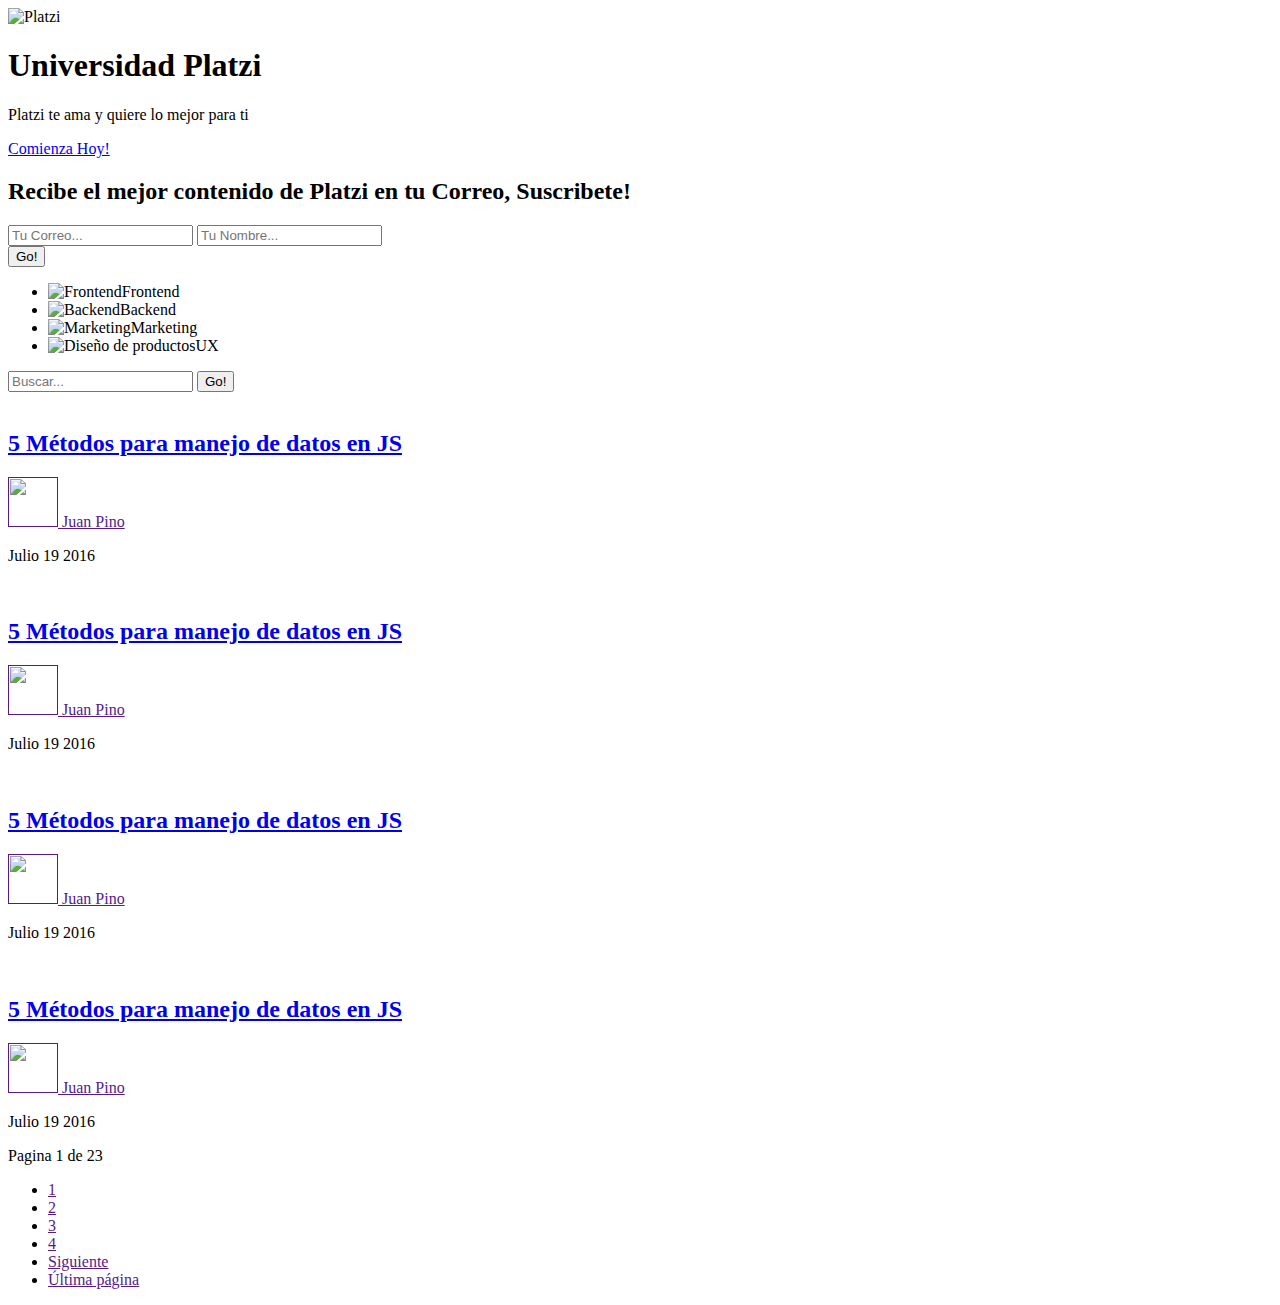
==== index.html @ 5f3b3d38 "Archivos preparados para iniciar desarrollo" ====
<!DOCTYPE html>
<html lang="es">
    <head>
        <meta charset="utf-8" />
        <meta name="viewport" content="width=device-width, initial-scale=1.0">
        <link rel="stylesheet" href="css/style.css">        
        <title>Universidad Platzi</title>
    </head>
    <body>
        <section class="column-one">
            <div class="colum-one-container">

                <img class="logo" src="images/logo.png" alt="Platzi">
                <div class="description">
                    <h1>Universidad Platzi</h1>
                    <p>Platzi te ama y quiere lo mejor para ti</p>
                </div>
                <a href="https://platzi.com/" class="btn">Comienza Hoy!</a>

                <div class="social-media">
                    <a class="social-media-icon" href=""><i class="fa fa-facebook" aria-hidden="true"></i></a>
                    <a class="social-media-icon" href=""><i class="fa fa-twitter" aria-hidden="true"></i></a>
                    <a class="social-media-icon" href=""><i class="fa fa-snapchat-ghost" aria-hidden="true"></i></a>
                    <a class="social-media-icon" href=""><i class="fa fa-github" aria-hidden="true"></i></a>
                </div>

                <div class="burguer burguer-post" id="menu-button">
                    <span class="burguer-button"><i class=" fa fa-bars"   aria-hidden="true" ></i></span>
                </div>

            </div>
        </section>
        <section class="column-two">
            <div class="container">
                <div class="newsletter ">
                    <!-- Begin MailChimp Signup Form -->
                    <div id="mc_embed_signup">
                        <form action="//ghost.us13.list-manage.com/subscribe/post?u=d3529647fd00ff47c141050ee&amp;id=3e5b743a1e" method="post" id="mc-embedded-subscribe-form" name="mc-embedded-subscribe-form" class="validate" target="_blank" novalidate>
                            <div id="mc_embed_signup_scroll">
                            <h2 class="newsletter-title">Recibe el mejor contenido de Platzi en tu Correo, <b>Suscribete!</b></h2>

                            <input class="newsletter-input" type="email" placeholder="Tu Correo..." value="" name="EMAIL" class="required email" id="mce-EMAIL">

                            <input class="newsletter-input" type="text" placeholder="Tu Nombre..." value="" name="NAME" class="required" id="mce-NAME">

                            <div id="mce-responses" class="clear">
                                <div class="response" id="mce-error-response" style="display:none"></div>
                                <div class="response" id="mce-success-response" style="display:none"></div>
                            </div>    <!-- real people should not fill this in and expect good things - do not remove this or risk form bot signups-->
                            <div style="position: absolute; left: -5000px;" aria-hidden="true"><input type="text" name="b_d3529647fd00ff47c141050ee_3e5b743a1e" tabindex="-1" value=""></div>
                            <div class="clear">
                            <input class="newsletter-btn" type="submit" value="Go!" name="subscribe" id="mc-embedded-subscribe" class="button">
                            </div>
                            </div>
                        </form>
                    </div>
                    <!--End mc_embed_signup-->
                </div>
            </div>
            <div class="container">
                <div class="nav" id="nav">
                    <ul>
                        <li><img src="images/frontend.png" alt="Frontend" width="60" height="60"><span>Frontend</span></li>
                        <li><img src="images/backend.png" alt="Backend" width="60" height="60"><span>Backend</span></li>
                        <li><img src="images/marketing.png" alt="Marketing" width="60" height="60"><span>Marketing</span></li>
                        <li><img src="images/product.png" alt="Diseño de productos" width="60" height="60"><span>UX</span></li>
                    </ul>
                    <form action="#" class="nav-form">
                        <input class="newsletter-input" type="text" placeholder="Buscar...">
                        <input class="newsletter-btn " type="submit" value="Go!">
                    </form>
                </div>
            </div>

            <div class="container super-post">
                <article class="post">
                    <a href="post.html">
                        <img src="images/cup.jpg" alt="" width="300">
                        <h2 class="post-title">5 Métodos para manejo de datos en JS</h2>
                    </a>
                    <div class="author">
                        <a href="">
                            <img src="images/perfil.jpg" alt="" width="50" height="50">
                            <span>Juan Pino</span>
                        </a>
                        <p>Julio 19 2016</p>
                    </div>
                </article>
                <article class="post">
                    <a href="post.html">
                        <img src="images/cup.jpg" alt="" width="300">
                        <h2 class="post-title">5 Métodos para manejo de datos en JS</h2>
                    </a>
                    <div class="author">
                        <a href="">
                            <img src="images/perfil.jpg" alt="" width="50" height="50">
                            <span>Juan Pino</span>
                        </a>
                        <p>Julio 19 2016</p>
                    </div>
                </article>
                <article class="post">
                    <a href="post.html">
                        <img src="images/cup.jpg" alt="" width="300">
                        <h2 class="post-title">5 Métodos para manejo de datos en JS</h2>
                    </a>
                    <div class="author">
                        <a href="">
                            <img src="images/perfil.jpg" alt="" width="50" height="50">
                            <span>Juan Pino</span>
                        </a>
                        <p>Julio 19 2016</p>
                    </div>
                </article>
                <article class="post">
                    <a href="post.html">
                        <img src="images/cup.jpg" alt="" width="300">
                        <h2 class="post-title">5 Métodos para manejo de datos en JS</h2>
                    </a>
                    <div class="author">
                        <a href="">
                            <img src="images/perfil.jpg" alt="" width="50" height="50">
                            <span>Juan Pino</span>
                        </a>
                        <p>Julio 19 2016</p>
                    </div>
                </article>
            </div>

            <div class="page">
                <span>Pagina 1 de 23</span>
                <ul>
                    <li class="select"><a href="">1</a></li>
                    <li><a href="">2</a></li>
                    <li><a href="">3</a></li>
                    <li><a href="">4</a></li>
                    <li><a href="">Siguiente</a></li>
                    <li><a href="">Última página</a></li>
                </ul>
            </div>

            <link rel="stylesheet" href="css/style.min.css">
            <link rel="stylesheet" href="https://use.fontawesome.com/230fbef2fe.css" media="all">
            <script src="https://cdnjs.cloudflare.com/ajax/libs/hammer.js/2.0.8/hammer.min.js"></script>
            <script src="js/platzi.min.js"></script>
        </section>



    </body>
</html>
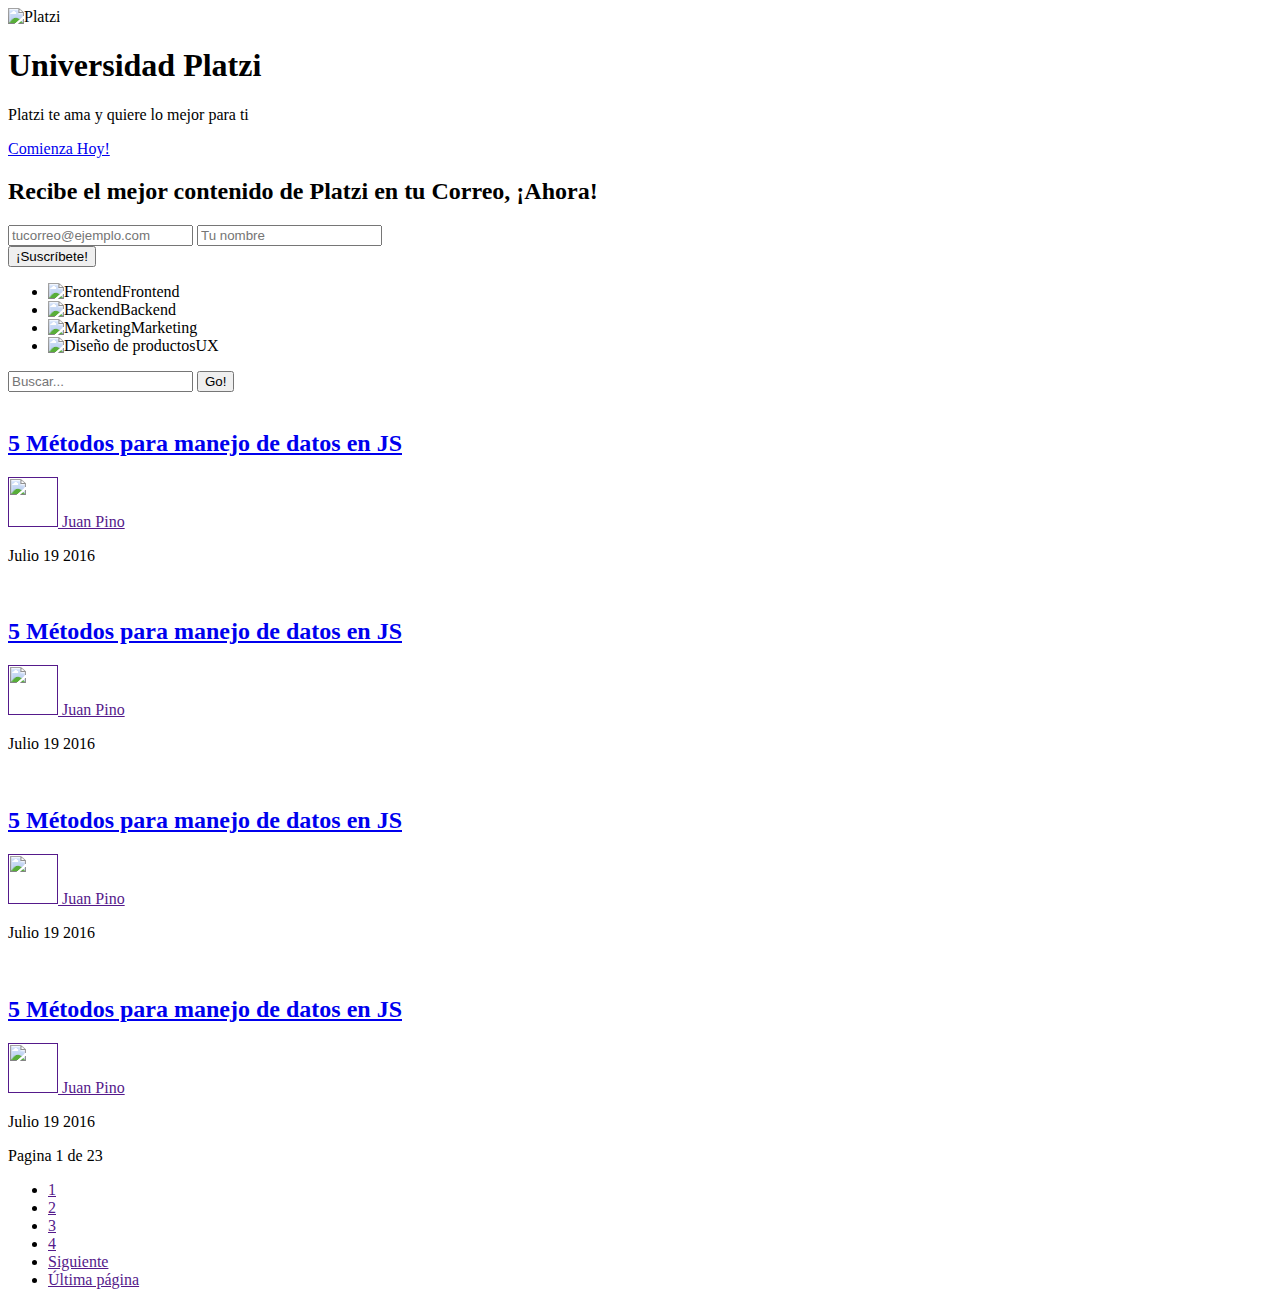
==== commit 92aa3e9e: "Nuevos textos en la navegación" ====
--- a/index.html
+++ b/index.html
@@ -3,7 +3,7 @@
     <head>
         <meta charset="utf-8" />
         <meta name="viewport" content="width=device-width, initial-scale=1.0">
-        <link rel="stylesheet" href="css/style.css">        
+        <link rel="stylesheet" href="css/style.css">
         <title>Universidad Platzi</title>
     </head>
     <body>
@@ -37,11 +37,11 @@
                     <div id="mc_embed_signup">
                         <form action="//ghost.us13.list-manage.com/subscribe/post?u=d3529647fd00ff47c141050ee&amp;id=3e5b743a1e" method="post" id="mc-embedded-subscribe-form" name="mc-embedded-subscribe-form" class="validate" target="_blank" novalidate>
                             <div id="mc_embed_signup_scroll">
-                            <h2 class="newsletter-title">Recibe el mejor contenido de Platzi en tu Correo, <b>Suscribete!</b></h2>
+                            <h2 class="newsletter-title">Recibe el mejor contenido de Platzi en tu Correo, <b>¡Ahora!</b></h2>
 
-                            <input class="newsletter-input" type="email" placeholder="Tu Correo..." value="" name="EMAIL" class="required email" id="mce-EMAIL">
+                            <input class="newsletter-input" type="email" placeholder="tucorreo@ejemplo.com" value="" name="EMAIL" class="required email" id="mce-EMAIL">
 
-                            <input class="newsletter-input" type="text" placeholder="Tu Nombre..." value="" name="NAME" class="required" id="mce-NAME">
+                            <input class="newsletter-input" type="text" placeholder="Tu nombre" value="" name="NAME" class="required" id="mce-NAME">
 
                             <div id="mce-responses" class="clear">
                                 <div class="response" id="mce-error-response" style="display:none"></div>
@@ -49,7 +49,7 @@
                             </div>    <!-- real people should not fill this in and expect good things - do not remove this or risk form bot signups-->
                             <div style="position: absolute; left: -5000px;" aria-hidden="true"><input type="text" name="b_d3529647fd00ff47c141050ee_3e5b743a1e" tabindex="-1" value=""></div>
                             <div class="clear">
-                            <input class="newsletter-btn" type="submit" value="Go!" name="subscribe" id="mc-embedded-subscribe" class="button">
+                            <input class="newsletter-btn" type="submit" value="¡Suscríbete!" name="subscribe" id="mc-embedded-subscribe" class="button">
                             </div>
                             </div>
                         </form>
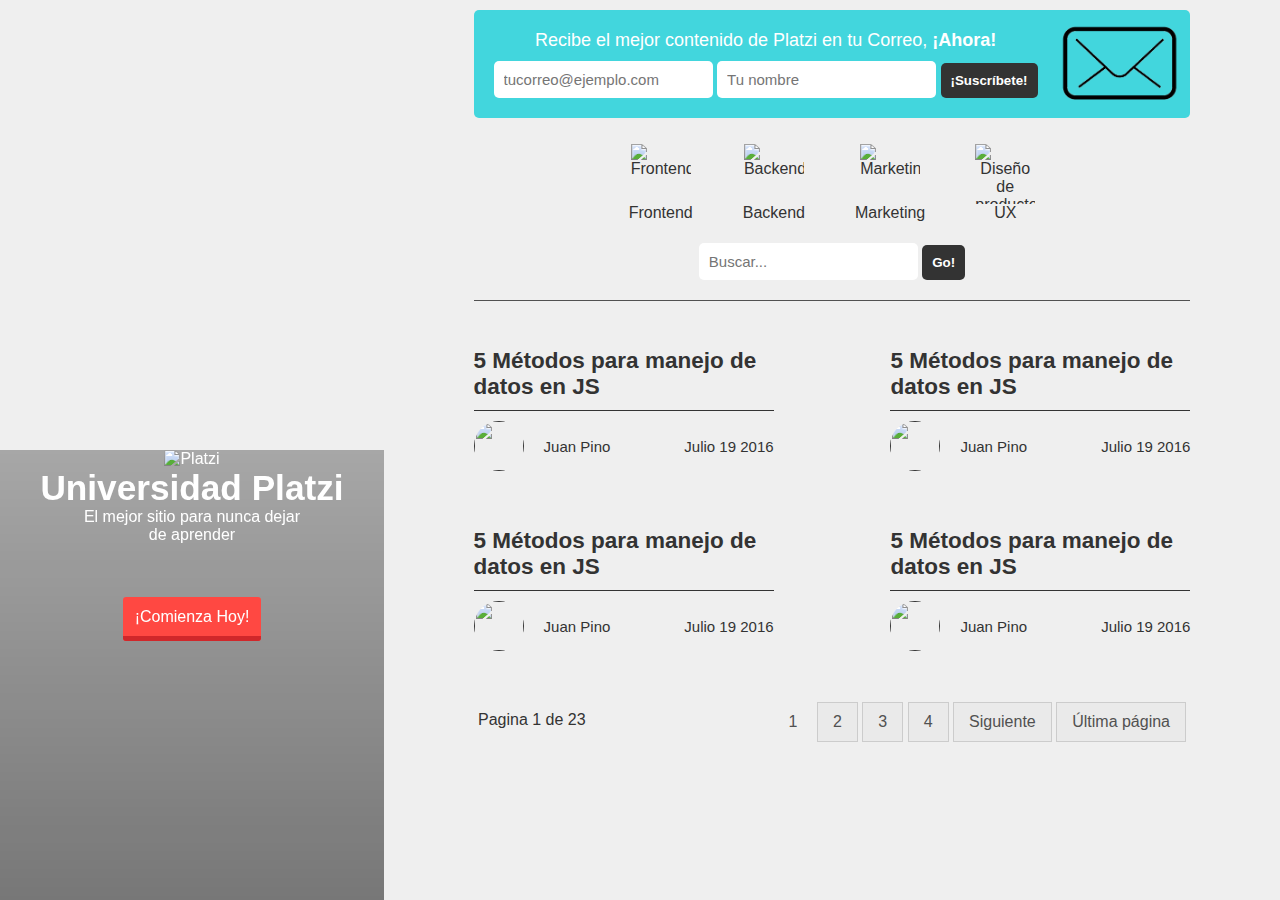
==== commit 0be59ff2: "Merge branch 'Feature-2' into Desarrollo" ====
--- a/index.html
+++ b/index.html
@@ -13,9 +13,9 @@
                 <img class="logo" src="images/logo.png" alt="Platzi">
                 <div class="description">
                     <h1>Universidad Platzi</h1>
-                    <p>Platzi te ama y quiere lo mejor para ti</p>
+                    <p>El mejor sitio para nunca dejar <br> de aprender</p>
                 </div>
-                <a href="https://platzi.com/" class="btn">Comienza Hoy!</a>
+                <a href="https://platzi.com/" class="btn">¡Comienza Hoy!</a>
 
                 <div class="social-media">
                     <a class="social-media-icon" href=""><i class="fa fa-facebook" aria-hidden="true"></i></a>
--- a/css/style.css
+++ b/css/style.css
@@ -0,0 +1,603 @@
+body{
+    margin: 0;
+    font-family: 'Open Sans', sans-serif;
+    font-size: 16px;
+    color: #333333;
+    background: #EFEFEF;
+}
+a{
+    text-decoration: none;
+}
+/*-------------------------------------/*
+ * Column one left
+/*-------------------------------------*/
+.column-one{
+    width: 30vw;
+    height: 100vh;
+    background: url(../images/1.jpg) no-repeat center;
+    background-size: cover;
+    position: fixed;
+    transition: .3s
+}
+.colum-one-container{
+    width: 100%;
+    height: 450px;
+    position: absolute;
+    bottom: 0;
+    background:  linear-gradient(rgba(0,0,0,0.3), rgba(0,0,0,0.5));
+    text-align: center;
+    color: #FFF;
+}
+.colum-one-container h1{
+    font-size: 2.2rem;
+    margin: 0;
+}
+.colum-one-container p{
+    margin: 0 0 4rem;
+}
+.btn{
+    background: #ff4842;
+    border-bottom: 5px solid #d0272a;
+    padding: 0.7rem;
+    margin: 9px;
+    color: #fff;
+    border-radius: 3px;
+}
+.btn:hover{
+    background: #7dcd40;
+    border-bottom: 5px solid #619E32;
+}
+/*-------------------------------------/*
+ * Social media
+/*-------------------------------------*/
+.social-media{
+    height: 20%;
+    width: 100%;
+    position: absolute;
+    bottom: 0;
+    display: flex;
+    align-items: center;
+    justify-content: space-around;
+}
+
+.social-media-icon{
+    height: 50px;
+    width: 50px;
+    border-radius: 50%;
+    border: 1px solid rgba(255, 255, 255, 0);
+    font-size: 24px;
+    color: #fff;
+    display: flex;
+    justify-content: center;
+    align-items: center;
+    transition: all .3s ease;
+}
+.social-media-icon:hover, .newsletter-btn:hover{
+    color: #98ca3f;
+    border: 1px solid #98ca3f;
+}
+/*-------------------------------------/*
+ * Column two right
+/*-------------------------------------*/
+.column-two{
+    position: absolute;
+    right: 0;
+    background: #EFEFEF;
+    width: 70%;
+    transition: .3s;
+}
+.container{
+    width: 80%;
+    position: relative;
+    margin: 0 auto;
+}
+.header{
+    position: fixed;
+    top: 0;
+    right: 0;
+    width: 70vw;
+    height: calc(100vh - 450px);
+}
+/*-------------------------------------/*
+ * Newsletter
+/*-------------------------------------*/
+.newsletter{
+    padding: 20px;
+    background: #16cfd8cc url(../images/2.png) no-repeat right center;
+    background-size: contain;
+    overflow: hidden;
+    border-radius: 5px;
+    margin: 10px auto ;
+    text-align: center;
+    color: #fff;
+    display: flex;
+}
+.newsletter-title{
+    font-size: 18px;
+    font-weight: normal;
+    margin: 0 0 10px;
+}
+.newsletter-input{
+    padding: 10px;
+    font-size: 15px;
+    border: none;
+    border-radius: 5px;
+}
+.newsletter-btn{
+    padding: 10px;
+    background-color: #333333;
+    color: #FFF;
+    font-weight: bold;
+    border:none;
+    border-radius: 5px;
+    cursor: pointer;
+}
+.clear{
+    display: inline;
+}
+/*-------------------------------------/*
+ * Navigation
+/*-------------------------------------*/
+.nav{
+    border-bottom: 1px solid #515151;
+    display: flex;
+    align-items: center;
+}
+.nav ul{
+    list-style: none;
+    padding: 0;
+    display: flex;
+}
+
+.nav li{
+    padding: 0 25px 5px;
+    cursor: pointer;
+}
+.nav li:hover{
+    box-shadow: 0 5px #7dcd40;
+}
+
+.nav li:last-child{
+    border-right: 0;
+}
+.nav li>*{
+    display: block;
+    text-align: center;
+    margin: 0 auto;
+}
+.burguer{
+    display: none;
+}
+
+/*-------------------------------------/*
+ * Area post
+/*-------------------------------------*/
+.super-post{
+    display: flex;
+    flex-wrap: wrap;
+    justify-content: space-between;
+}
+.post{
+    width: 300px;
+    font-size: 15px;
+    margin-top: 20px;
+}
+.post-nav{
+    display: none;
+}
+.post a{
+    color: #333333;
+}
+.post-title{
+    margin: 0;
+    padding: 10px 0;
+}
+.author{
+    display: flex;
+    padding: 10px 0;
+    align-items: center;
+    justify-content: space-between;
+    border-top: 1px solid #333333;
+}
+.author img, .post-author img{
+    border-radius: 50%;
+    margin-right: 20px;
+}
+.author a{
+    display: flex;
+    margin: 0;
+    align-items: center;
+    color: #333333;
+}
+/*----------------------------------------/*
+ *   Paginación
+/*----------------------------------------*/
+.page{
+    display:flex;
+    max-width: 1000px;
+    justify-content: space-around;
+    align-items: center;
+    margin: auto;
+    padding: 20px 0;
+}
+.page ul{
+    list-style: none;
+    padding: 0;
+    text-align: center;
+}
+.page ul li{
+    display: inline-block;
+    background: #EAEAEA;
+    border: 1px solid #CCCCCC;
+    margin-top: 5px;
+}
+.page a{
+    color: #515151;
+    text-decoration: none;
+    display: block;
+    height: inherit;/*heredado*/
+    padding: 10px 15px;
+}
+.select{
+    background: none !important;
+    border:none !important;
+}
+
+/*-------------------------------------/*
+ * Page post.html
+/*-------------------------------------*/
+.body-post{
+    background: #EFEFEF;
+}
+.cover{
+    background: url(../images/cup.jpg) no-repeat center;
+    background-size: cover;
+    height: 400px;
+    width: 100%;
+    position: relative;
+}
+.cover-title{
+    height: 80px;
+    width: 100%;
+    position: absolute;
+    bottom: 0;
+    color: #fff;
+    background:  linear-gradient(rgba(0,0,0,0.3), rgba(0,0,0,0.5));
+    display: flex;
+    justify-content: center;
+    align-items: center;
+}
+.cover-title h1{
+    margin: 0;
+}
+.container-post{
+    width: 70%;
+    position: relative;
+    margin: 0 auto;
+}
+.letter-post{
+    padding: 30px;
+    box-shadow: 0 2px 5px 0 rgba(0,0,0,0.16),0 2px 10px 0 rgba(0,0,0,0.12);
+    background: #FFF;
+    text-align: justify;
+}
+.letter-post p:first-child{
+    letter-spacing: 0.01rem;
+    font-size: 18px;
+    line-height: 1.75em;
+}
+.letter-post  p {
+    line-height: 1.6rem;
+    margin-bottom: 1.6rem;
+}
+.letter-post  a{
+    color: #ff4842;
+    font-weight: bold;
+}
+.letter-post  a:hover{
+    color: #d0272a;
+}
+.letter-post h2{
+    padding-bottom: 5px;
+    border-bottom: 3px solid #7dcd40;
+}
+.letter-post li{
+    padding: 10px;
+}
+/*-------------------------------------/*
+ * post author
+/*-------------------------------------*/
+.post-author{
+    width: 90%;
+    border-top: 2px solid #f2f2f2;
+    padding: 50px 0;
+    margin: 0 auto;
+    display: flex;
+    align-items: center;
+    text-align: center;
+}
+.post-author h4, .post-author p{
+    margin: 0;
+}
+.post-author p{
+    font-size: 14px;
+}
+.post-author-description{
+    padding-right: 50px;
+    text-align: justify;
+}
+.post-calendar{
+    width: inherit;
+}
+.post-calendar i{
+    font-size: 18px;
+    padding-right: 10px;
+}
+/*-------------------------------------/*
+ * Footer
+/*-------------------------------------*/
+.footer{
+    width: 100%;
+    height: 40vh;
+    background: #1c3643;
+    margin-top: 50px;
+}
+.footer .container-post{
+    height: inherit;
+    display: flex;
+}
+.footer-centrar{
+    display: flex;
+    flex-direction: column;
+    align-items: center;
+    justify-content: center;
+}
+.footer-platzi{
+    color: #FFF;
+    text-align: center;
+    width: 50%;
+    height: inherit;
+}
+.footer-platzi h1, .footer-platzi p{
+    margin: 0;
+}
+.footer-social-media{
+    width: 50%;
+    height: inherit;
+}
+.footer-social-media .social-media{
+    width: 100%;
+    position: relative;
+}
+.footer-icon{
+    background: #f2f2f2;
+    color: #1c3643;
+}
+/*-------------------------------------/*
+ * Media query
+/*-------------------------------------*/
+@media screen and (max-width: 1310px){
+    .nav{
+        flex-direction: column;
+    }
+    .nav-form{
+        margin-bottom: 20px;
+    }
+    /*post*/
+    .container-post{
+        width: 75%;
+    }
+}
+@media screen and (max-width: 1130px){
+    .colum-one-container h1 {
+        font-size: 1.8rem;
+    }
+    .super-post{
+        flex-direction: column;
+        align-items: center;
+    }
+    /*post*/
+    .container-post{
+        width: 80%;
+    }
+}
+@media screen and (max-width: 1000px) {
+    .column-one {
+        width: 100%;
+        height: 20vh;
+        background: #1c3643;
+        position: fixed;
+        z-index: 1;
+        top: 0;
+    }
+    .colum-one-container{
+        height: inherit;
+        display: flex;
+        align-items: center;
+    }
+    .logo{
+        width: 80px;
+        height: 80px;
+        padding-left: 10px;
+    }
+    .description{
+        display: flex;
+        width: 100%;
+    }
+    .description h1{
+        font-size: 1.6rem;
+    }
+    .description p{
+        display: none;
+    }
+    .btn{
+        text-align: center;
+    }
+    .social-media{
+        position: relative;
+    }
+    .colum-one-container p{
+        margin: 0;
+    }
+    .column-two {
+        position: relative;
+        right: 0;
+        top: 20vh;
+        background: #EFEFEF;
+        width: 100%;
+    }
+    .super-post{
+        flex-direction: initial;
+    }
+     /*post*/
+    .container-post{
+        width: 85%;
+    }
+
+}
+@media screen and (max-width: 800px) {
+    .colum-one-container a{
+        display: none;
+    }
+    .social-media{
+        display: none;
+    }
+    .nav{
+        margin: 0;
+        background: #fff;
+        width: 240px;
+        height: 100%;
+        position: fixed;
+        top: 0;
+        left: -100%;
+        z-index: 2;
+        transition: .6s;
+    }
+    .nav ul{
+        display: block;
+        width: 100%;
+    }
+    .nav ul li{
+        display: flex;
+        align-items: center;
+        padding: 10px;
+        margin-bottom: 10px;
+    }
+    .nav img{
+        height: 50px;
+        width: 50px;
+        margin:0;
+    }
+    .nav-form{
+        display: flex;
+        flex-wrap: wrap;
+        justify-content: center;
+        align-items: center;
+        padding: 0 10px;
+    }
+    .nav-form .newsletter-input{
+        background: #ededee;
+    }
+    .nav-form .newsletter-btn, .newsletter-btn{
+        margin-top: 10px;
+        width: 100%;
+    }
+    .active{
+        left: 0;
+    }
+    .burguer{
+        font-size: 22px;
+        width: 40%;
+        display: flex;
+        justify-content: flex-end;
+    }
+    .burguer-button{
+        margin-right: 15px;
+        cursor: pointer;
+    }
+    .super-post, .page{
+        flex-direction: column;
+    }
+    /*Newsletter*/
+    #mc_embed_signup_scroll{
+        display: flex;
+        flex-direction: column;
+    }
+    .newsletter-input{
+        margin-bottom: 10px;
+    }
+     /*post*/
+    .container-post{
+        width: 95%;
+    }
+    .post-nav{
+        display: initial;
+    }
+    .burguer-post{
+        width: 0;
+        padding: 0;
+        color: #fff;
+    }
+    .post-author{
+        display: block;
+    }
+    .post-author img{
+        margin: 0;
+    }
+    .post-author-description{
+        padding: 0;
+    }
+    .post-author-description h4{
+        text-align: center;
+        padding: 10px 0;
+    }
+    .post-author p{
+        margin: 0 auto;
+        padding-top:20px;
+    }
+    .footer-platzi .logo{
+        padding: 0;
+    }
+    .footer-social-media .social-media{
+        display: flex;
+    }
+
+
+}
+@media screen and (max-width: 500px) {
+    .description h1{
+        font-size: 1.2rem;
+    }
+    .newsletter-title{
+        font-size: 1rem;
+    }
+    .logo{
+        width: 50px;
+        height: 50px;
+    }
+    /*post*/
+    .container-post{
+        width: 99%;
+    }
+    .cover-title{
+        font-size: 0.7rem;
+    }
+    .footer{
+        height: auto;
+    }
+    .footer .container-post {
+        flex-direction: column;
+        align-items: center;
+    }
+    .footer-platzi, .footer-social-media{
+        padding: 20px 0;
+        width: 80%;
+    }
+    .footer-platzi h1 {
+        font-size: 1.2rem
+    }
+    .footer-platzi p{
+        font-size: 0.8rem;
+    }
+
+}
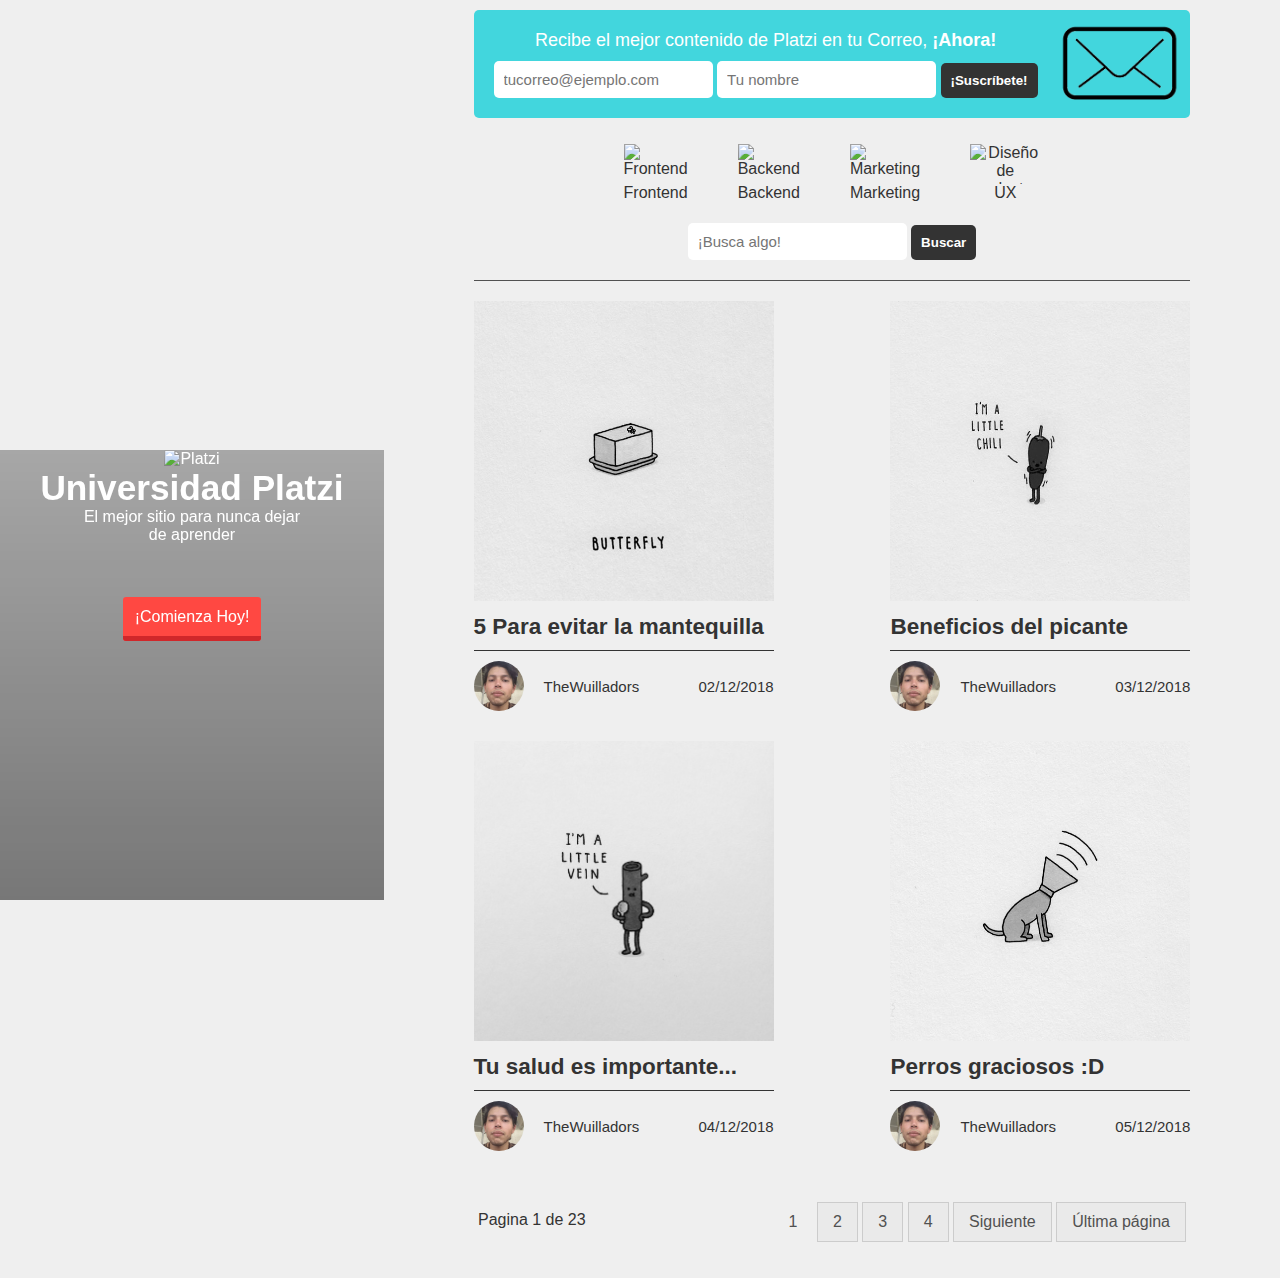
==== commit f218af39: "Cambios en las tarjetas de los Post" ====
--- a/index.html
+++ b/index.html
@@ -66,8 +66,8 @@
                         <li><img src="images/product.png" alt="Diseño de productos" width="60" height="60"><span>UX</span></li>
                     </ul>
                     <form action="#" class="nav-form">
-                        <input class="newsletter-input" type="text" placeholder="Buscar...">
-                        <input class="newsletter-btn " type="submit" value="Go!">
+                        <input class="newsletter-input" type="text" placeholder="¡Busca algo!">
+                        <input class="newsletter-btn " type="submit" value="Buscar">
                     </form>
                 </div>
             </div>
@@ -75,54 +75,54 @@
             <div class="container super-post">
                 <article class="post">
                     <a href="post.html">
-                        <img src="images/cup.jpg" alt="" width="300">
-                        <h2 class="post-title">5 Métodos para manejo de datos en JS</h2>
+                        <img src="images/3.jpg" class="grey" alt="Mantequilla" width="300" height="300">
+                        <h2 class="post-title">5 Para evitar la mantequilla</h2>
                     </a>
                     <div class="author">
                         <a href="">
-                            <img src="images/perfil.jpg" alt="" width="50" height="50">
-                            <span>Juan Pino</span>
+                            <img src="images/pp.jpg" alt="autor" width="50" height="50">
+                            <span>TheWuilladors</span>
                         </a>
-                        <p>Julio 19 2016</p>
+                        <p>02/12/2018</p>
                     </div>
                 </article>
                 <article class="post">
                     <a href="post.html">
-                        <img src="images/cup.jpg" alt="" width="300">
-                        <h2 class="post-title">5 Métodos para manejo de datos en JS</h2>
+                        <img src="images/4.jpg" class="grey" alt="chirel" width="300" height="300">
+                        <h2 class="post-title">Beneficios del picante</h2>
                     </a>
                     <div class="author">
                         <a href="">
-                            <img src="images/perfil.jpg" alt="" width="50" height="50">
-                            <span>Juan Pino</span>
+                            <img src="images/pp.jpg" alt="autor" width="50" height="50">
+                            <span>TheWuilladors</span>
                         </a>
-                        <p>Julio 19 2016</p>
+                        <p>03/12/2018</p>
                     </div>
                 </article>
                 <article class="post">
                     <a href="post.html">
-                        <img src="images/cup.jpg" alt="" width="300">
-                        <h2 class="post-title">5 Métodos para manejo de datos en JS</h2>
+                        <img src="images/5.jpg" class="grey" alt="vena" width="300" height="300">
+                        <h2 class="post-title">Tu salud es importante...</h2>
                     </a>
                     <div class="author">
                         <a href="">
-                            <img src="images/perfil.jpg" alt="" width="50" height="50">
-                            <span>Juan Pino</span>
+                            <img src="images/pp.jpg" alt="autor" width="50" height="50">
+                            <span>TheWuilladors</span>
                         </a>
-                        <p>Julio 19 2016</p>
+                        <p>04/12/2018</p>
                     </div>
                 </article>
                 <article class="post">
                     <a href="post.html">
-                        <img src="images/cup.jpg" alt="" width="300">
-                        <h2 class="post-title">5 Métodos para manejo de datos en JS</h2>
+                        <img src="images/6.jpg" class="grey "alt="perro" width="300" height="300">
+                        <h2 class="post-title">Perros graciosos :D</h2>
                     </a>
                     <div class="author">
                         <a href="">
-                            <img src="images/perfil.jpg" alt="" width="50" height="50">
-                            <span>Juan Pino</span>
+                            <img src="images/pp.jpg" alt="autor" width="50" height="50">
+                            <span>TheWuilladors</span>
                         </a>
-                        <p>Julio 19 2016</p>
+                        <p>05/12/2018</p>
                     </div>
                 </article>
             </div>
--- a/css/style.css
+++ b/css/style.css
@@ -152,8 +152,21 @@
 .nav li{
     padding: 0 25px 5px;
     cursor: pointer;
-}
-.nav li:hover{
+    transition: all .3s ease;
+}
+.nav li:nth-child(1):hover{
+    box-shadow: 0 5px #efa5a2;
+}
+
+.nav li:nth-child(2):hover{
+    box-shadow:0 5px #ffbd99;
+}
+
+.nav li:nth-child(3):hover{
+    box-shadow: 0 5px #a6e5f8;
+}
+
+.nav li:nth-child(4):hover{
     box-shadow: 0 5px #7dcd40;
 }
 
@@ -165,6 +178,10 @@
     text-align: center;
     margin: 0 auto;
 }
+.nav li img{
+    width: auto;
+    height: 40px;
+}
 .burguer{
     display: none;
 }
@@ -191,6 +208,15 @@
 .post-title{
     margin: 0;
     padding: 10px 0;
+}
+
+.grey{
+    filter: grayscale(100%);
+    transition: all .3s ease;
+}
+
+.grey:hover{
+    filter: grayscale(0);
 }
 .author{
     display: flex;
